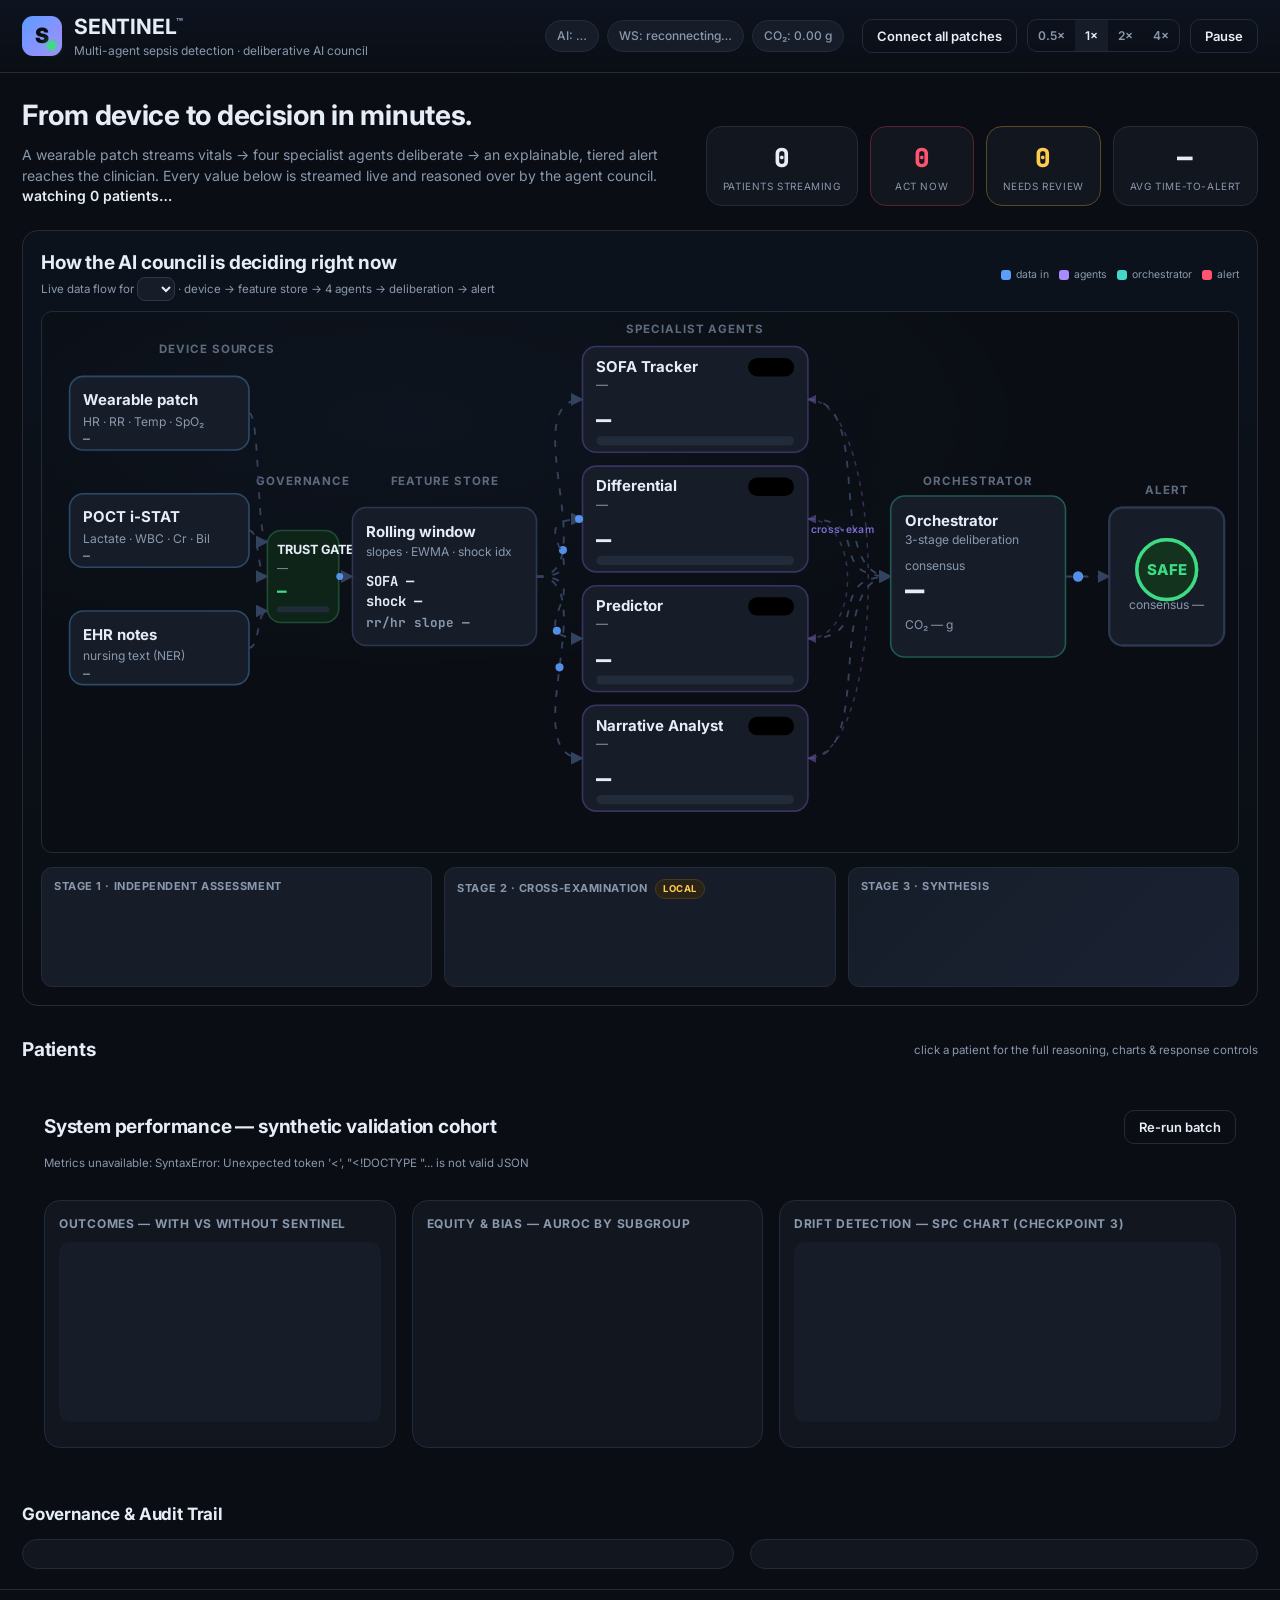
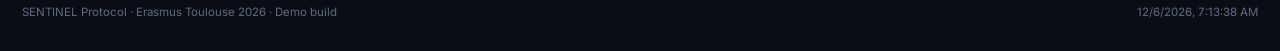
==== static/index.html @ ee1a73de "Add workflow HTML page detailing SENTINEL's multi-agent sepsis detection process" ====
<!DOCTYPE html>
<html lang="en">
<head>
<meta charset="UTF-8" />
<meta name="viewport" content="width=device-width, initial-scale=1.0" />
<title>SENTINEL — Multi-Agent Sepsis Detection</title>
<link rel="preconnect" href="https://fonts.googleapis.com" />
<link href="https://fonts.googleapis.com/css2?family=Inter:wght@400;500;600;700;800;900&family=JetBrains+Mono:wght@400;500;600&display=swap" rel="stylesheet" />
<script src="/static/chart.umd.min.js"></script>
<link rel="stylesheet" href="/static/styles.css" />
</head>
<body>
<header class="topbar">
  <div class="brand">
    <div class="logo">S<span class="logo-dot"></span></div>
    <div class="brand-text">
      <h1>SENTINEL<span class="tm">™</span></h1>
      <p>Multi-agent sepsis detection · deliberative AI council</p>
    </div>
  </div>
  <div class="status-cluster" id="statusCluster">
    <span class="chip" id="aiChip">AI: …</span>
    <span class="chip" id="wsChip">WS: …</span>
    <span class="chip" id="carbonChip">CO₂: 0.00 g</span>
  </div>
  <div class="controls">
    <button class="btn ghost" id="connectAll">Connect all patches</button>
    <div class="seg" id="speedSeg">
      <button data-speed="0.5">0.5×</button>
      <button data-speed="1" class="active">1×</button>
      <button data-speed="2">2×</button>
      <button data-speed="4">4×</button>
    </div>
    <button class="btn ghost" id="pauseBtn">Pause</button>
  </div>
</header>

<main>
  <!-- ── live plain-language summary ─────────────────────────────────────── -->
  <section class="hero">
    <div class="hero-left">
      <h2>From device to decision in minutes.</h2>
      <p class="lede">A wearable patch streams vitals → four specialist agents deliberate → an explainable, tiered alert reaches the clinician. Every value below is streamed live and reasoned over by the agent council. <span class="hl" id="heroSummary">watching 0 patients…</span></p>
    </div>
    <div class="hero-right">
      <div class="metric"><span class="metric-val" id="mPatients">0</span><span class="metric-lbl">patients streaming</span></div>
      <div class="metric metric-red"><span class="metric-val" id="mRed">0</span><span class="metric-lbl">act now</span></div>
      <div class="metric metric-yellow"><span class="metric-val" id="mYellow">0</span><span class="metric-lbl">needs review</span></div>
      <div class="metric"><span class="metric-val" id="mAvgTTA">—</span><span class="metric-lbl">avg time-to-alert</span></div>
    </div>
  </section>

  <!-- ── agent council live flow diagram (the centrepiece) ───────────────── -->
  <section class="council-section">
    <div class="section-head">
      <div>
        <h2>How the AI council is deciding right now</h2>
        <p class="muted hint">Live data flow for <select id="councilSelect" class="inline-select"></select> · device → feature store → 4 agents → deliberation → alert</p>
      </div>
      <span class="legend">
        <span class="lg lg-in">data in</span>
        <span class="lg lg-agent">agents</span>
        <span class="lg lg-orch">orchestrator</span>
        <span class="lg lg-alert">alert</span>
      </span>
    </div>
    <div class="council-wrap">
      <svg id="councilSvg" viewBox="0 0 1040 470" preserveAspectRatio="xMidYMid meet" role="img" aria-label="Agent council data flow"></svg>
    </div>
    <div class="council-feed">
      <div class="feed-col">
        <h4>Stage 1 · independent assessment</h4>
        <div id="stage1Feed" class="feed-list"></div>
      </div>
      <div class="feed-col">
        <h4>Stage 2 · cross-examination <span class="engine-pill" id="feedEngine">local</span></h4>
        <div id="stage2Feed" class="feed-list"></div>
      </div>
      <div class="feed-col feed-verdict">
        <h4>Stage 3 · synthesis</h4>
        <div id="stage3Feed" class="feed-list"></div>
      </div>
    </div>
  </section>

  <!-- ── glanceable patient grid ─────────────────────────────────────────── -->
  <section class="grid-section">
    <div class="section-head"><h2>Patients</h2><p class="muted hint">click a patient for the full reasoning, charts &amp; response controls</p></div>
    <section class="grid" id="patientGrid"><!-- patient cards injected here --></section>
  </section>

  <!-- ── system performance / validation ─────────────────────────────────── -->
  <section class="metrics-section">
    <div class="section-head">
      <h2>System performance — synthetic validation cohort</h2>
      <button class="btn ghost" id="refreshMetrics">Re-run batch</button>
    </div>
    <p class="muted hint" id="metricsHint">Computing batch metrics… (runs ~120 patients through the full pipeline)</p>
    <div class="kpi-grid" id="kpiGrid"></div>
    <div class="metrics-panels">
      <div class="panel"><h3>Outcomes — with vs without SENTINEL</h3><div class="chart-wrap small"><canvas id="outcomesChart"></canvas></div><p class="muted hint" id="outcomesNote"></p></div>
      <div class="panel"><h3>Equity &amp; bias — AUROC by subgroup</h3><div id="equityTable"></div><p class="muted hint" id="equityNote"></p></div>
      <div class="panel"><h3>Drift detection — SPC chart (checkpoint 3)</h3><div class="chart-wrap small"><canvas id="driftChart"></canvas></div><p class="muted hint" id="driftNote"></p></div>
    </div>
  </section>
</main>

<!-- detail drawer -->
<aside class="drawer" id="drawer" hidden>
  <div class="drawer-head">
    <div>
      <h2 id="dName">Patient</h2>
      <p id="dMeta" class="muted"></p>
    </div>
    <button class="btn ghost" id="dClose">✕</button>
  </div>
  <div class="drawer-body" id="drawerBody"></div>
</aside>
<div class="scrim" id="scrim" hidden></div>

<!-- governance panel -->
<section class="governance">
  <h3>Governance &amp; Audit Trail</h3>
  <div class="audit-grid">
    <div id="auditList" class="audit-list"></div>
    <div class="modelcard" id="modelCard"></div>
  </div>
</section>

<footer class="foot">
  <span>SENTINEL Protocol · Erasmus Toulouse 2026 · Demo build</span>
  <span id="footStamp"></span>
</footer>

<script src="/static/app.js"></script>
</body>
</html>
---- static/styles.css ----
:root{
  --bg:#0a0e14; --panel:#11161f; --panel2:#161d29; --panel3:#1c2433; --line:#222b3a; --line2:#2c3850;
  --ink:#e6edf6; --muted:#8a98ad; --muted2:#5e6b7e;
  --green:#3ddc84; --green-d:#13331f; --yellow:#ffcc4d; --yellow-d:#3a3014; --red:#ff5470; --red-d:#3a1620;
  --blue:#5b9dff; --violet:#a98bff; --teal:#43d8c8; --orange:#ff9d4d;
  --shadow:0 10px 34px rgba(0,0,0,.5);
  --radius:16px; --radius-sm:11px;
}
*{box-sizing:border-box}
html,body{margin:0;background:var(--bg);color:var(--ink);font-family:'Inter',system-ui,sans-serif}
body{font-size:14px;line-height:1.45;-webkit-font-smoothing:antialiased}
h1,h2,h3,h4{margin:0;font-weight:700;letter-spacing:-.01em}
.muted{color:var(--muted)}
.mono{font-family:'JetBrains Mono',monospace}
.hint{font-size:11.5px}
.hl{color:var(--ink);font-weight:600}
button{font-family:inherit;cursor:pointer}

/* ── topbar ─────────────────────────────────────────────────────────────── */
.topbar{display:flex;align-items:center;gap:18px;padding:12px 22px;border-bottom:1px solid var(--line);
  background:linear-gradient(180deg,#0d1320,#0a0e14);position:sticky;top:0;z-index:30;flex-wrap:wrap}
.brand{display:flex;align-items:center;gap:12px}
.logo{width:40px;height:40px;border-radius:11px;background:linear-gradient(135deg,#5b9dff,#a98bff);
  display:flex;align-items:center;justify-content:center;font-weight:900;color:#0a0e14;font-size:21px;position:relative}
.logo-dot{position:absolute;width:9px;height:9px;border-radius:50%;background:var(--green);right:6px;bottom:6px;box-shadow:0 0 10px var(--green)}
.brand-text h1{font-size:21px} .tm{font-size:11px;vertical-align:super;color:var(--muted)}
.brand-text p{margin:0;color:var(--muted);font-size:12px}
.status-cluster{display:flex;gap:8px;margin-left:auto}
.chip{background:var(--panel2);border:1px solid var(--line);padding:6px 11px;border-radius:20px;font-size:12px;font-weight:500;color:var(--muted);white-space:nowrap}
.chip.on{color:var(--green);border-color:#1f4d33}
.chip.warn{color:var(--yellow);border-color:#5a4a1f}
.controls{display:flex;align-items:center;gap:10px}
.btn{background:var(--panel2);border:1px solid var(--line);color:var(--ink);padding:8px 14px;border-radius:10px;font-weight:600;font-size:13px}
.btn:hover{border-color:var(--line2)}
.btn.primary{background:linear-gradient(135deg,#5b9dff,#a98bff);color:#06101f;border:none}
.btn.ghost{background:transparent}
.seg{display:flex;border:1px solid var(--line);border-radius:10px;overflow:hidden}
.seg button{background:transparent;border:none;color:var(--muted);padding:8px 10px;font-weight:600;font-size:12px}
.seg button.active{background:var(--panel2);color:var(--ink)}
.inline-select{background:var(--panel2);border:1px solid var(--line2);color:var(--ink);border-radius:8px;padding:3px 8px;font-size:12px;font-weight:600}

/* ── hero ───────────────────────────────────────────────────────────────── */
main{max-width:1360px;margin:0 auto;padding:22px}
.hero{display:flex;justify-content:space-between;gap:30px;align-items:flex-end;margin-bottom:24px;flex-wrap:wrap}
.hero-left h2{font-size:28px;max-width:580px}
.hero-left .lede{color:var(--muted);max-width:640px;margin:10px 0 0}
.hero-right{display:flex;gap:12px}
.metric{background:var(--panel);border:1px solid var(--line);border-radius:var(--radius);padding:12px 16px;min-width:104px;text-align:center}
.metric-val{display:block;font-size:26px;font-weight:800;font-family:'JetBrains Mono',monospace}
.metric-lbl{font-size:10px;color:var(--muted);text-transform:uppercase;letter-spacing:.06em;margin-top:2px;display:block}
.metric-red{border-color:#5a2230}.metric-red .metric-val{color:var(--red)}
.metric-yellow{border-color:#5a4a1f}.metric-yellow .metric-val{color:var(--yellow)}

/* ── section heads ──────────────────────────────────────────────────────── */
.grid-section,.council-section{margin-bottom:30px}
.section-head{display:flex;align-items:center;justify-content:space-between;margin-bottom:10px;gap:14px;flex-wrap:wrap}
.section-head h2{font-size:19px}
.section-head .hint{margin:0}
.legend{display:flex;gap:10px;flex-wrap:wrap}
.lg{font-size:10.5px;color:var(--muted);display:flex;align-items:center;gap:5px}
.lg::before{content:"";width:10px;height:10px;border-radius:3px}
.lg-in::before{background:var(--blue)}
.lg-agent::before{background:var(--violet)}
.lg-orch::before{background:var(--teal)}
.lg-alert::before{background:var(--red)}

/* ── agent council flow diagram ─────────────────────────────────────────── */
.council-section{background:linear-gradient(180deg,#0c121c,#0a0e14);border:1px solid var(--line);border-radius:var(--radius);padding:18px}
.council-wrap{background:radial-gradient(900px 360px at 30% 20%,#10172480,#0a0e14 70%);border:1px solid var(--line);border-radius:var(--radius-sm);overflow:hidden}
#councilSvg{width:100%;height:auto;display:block;min-height:300px}
.council-wrap.scrolling #councilSvg{min-width:1040px}

/* svg node styling */
.cnode .nbox{fill:var(--panel2);stroke:var(--line2);stroke-width:1.4;rx:12}
.cnode .ntitle{fill:var(--ink);font-size:13px;font-weight:700}
.cnode .nsub{fill:var(--muted);font-size:10.5px}
.cnode .nval{fill:var(--ink);font-family:'JetBrains Mono',monospace;font-weight:700}
.cnode.in .nbox{stroke:#2a4a6a}
.cnode.agent .nbox{stroke:#3a3360}
.cnode.orch .nbox{stroke:#1f5a52}
.cnode.gov .nbox{stroke:#1f4d33;fill:#0f2418}
.cnode.gov.active .nbox{filter:drop-shadow(0 0 6px rgba(255,204,77,.55));stroke:var(--yellow)}
.cnode.gov .nval{fill:var(--green);font-weight:800}
.cnode.gov .gauge-bg{fill:var(--line);stroke:none}
.cnode.gov .gauge-fg{stroke:none;transition:width .3s}
.gov-pkt{fill:var(--green);opacity:.9}
.cnode.alert .nbox{stroke-width:2}
.cnode.active .nbox{filter:drop-shadow(0 0 6px rgba(91,157,255,.55))}
.edge{fill:none;stroke:#33425e;stroke-width:1.6}
.edge.flow{stroke-dasharray:6 8;animation:flow 1.1s linear infinite}
@keyframes flow{to{stroke-dashoffset:-28}}
.edge.fast{animation-duration:.55s}
.edge.cross{stroke:#4a3f6a;stroke-width:1.3;stroke-dasharray:4 5;opacity:.7}
.packet{fill:var(--blue);opacity:.9}
.pkt-red{fill:var(--red)}
.pkt-yellow{fill:var(--yellow)}
.gauge-bg{fill:var(--line);stroke:none}
.gauge-fg{stroke:none}
.ring{fill:none;stroke-width:3;opacity:.25}
.ring.live{animation:ringpulse 2s ease-out infinite;opacity:.6}
@keyframes ringpulse{0%{stroke-opacity:.7;stroke-width:3}100%{stroke-opacity:0;stroke-width:14}}
.tier-circle{stroke-width:3}
.badge-g{fill:var(--green-d);stroke:var(--green)}.badge-y{fill:var(--yellow-d);stroke:var(--yellow)}.badge-r{fill:var(--red-d);stroke:var(--red)}
.tier-txt{font-size:13px;font-weight:800;font-family:'Inter';text-anchor:middle}
.col-cap{fill:#5e6b7e;font-size:10px;font-weight:700;letter-spacing:.08em}
.xlabel{fill:#7a6bd1;font-size:9px;font-weight:600;text-anchor:middle;letter-spacing:.03em}
.engine-badge{stroke-width:1}

/* deliberation transcript feed */
.council-feed{display:grid;grid-template-columns:1fr 1fr 1fr;gap:12px;margin-top:14px}
.feed-col{background:var(--panel2);border:1px solid var(--line);border-radius:var(--radius-sm);padding:11px 12px;min-height:120px}
.feed-col h4{font-size:11px;text-transform:uppercase;letter-spacing:.05em;color:var(--muted);margin-bottom:8px;display:flex;align-items:center;gap:8px}
.feed-verdict{background:linear-gradient(135deg,#161d29,#1a2233)}
.engine-pill{font-size:9.5px;font-weight:700;padding:2px 7px;border-radius:10px;background:#2a2418;color:var(--yellow);border:1px solid #4a3a1f}
.engine-pill.grok{background:#0b1f2a;color:var(--blue);border-color:#1c3a52}
.feed-list{display:flex;flex-direction:column;gap:8px}
.feed-item{font-size:11.5px;line-height:1.45;border-left:2px solid var(--line2);padding-left:8px}
.feed-item .who{font-weight:700;font-size:10.5px;text-transform:uppercase;letter-spacing:.03em}
.feed-item.sofa{border-color:var(--blue)}.feed-item.sofa .who{color:var(--blue)}
.feed-item.differential{border-color:var(--teal)}.feed-item.differential .who{color:var(--teal)}
.feed-item.predictor{border-color:var(--violet)}.feed-item.predictor .who{color:var(--violet)}
.feed-item.narrative{border-color:var(--orange)}.feed-item.narrative .who{color:var(--orange)}
.feed-item.orch{border-color:#7a6bd1}.feed-item.orch .who{color:#b9a8ff}
.feed-item .resp{color:var(--muted);margin-top:2px}
.feed-verdict .verdict-line{font-size:12px;line-height:1.5}

/* ── glanceable patient grid ────────────────────────────────────────────── */
.grid{display:grid;grid-template-columns:repeat(auto-fill,minmax(290px,1fr));gap:16px}
.card{background:var(--panel);border:1px solid var(--line);border-radius:var(--radius);padding:0;cursor:pointer;
  transition:transform .15s,box-shadow .15s,border-color .15s;position:relative;overflow:hidden;display:flex;flex-direction:column}
.card:hover{transform:translateY(-2px);box-shadow:var(--shadow)}
.card-rail{height:6px;width:100%}
.card.tier-RED .card-rail{background:var(--red)} .card.tier-YELLOW .card-rail{background:var(--yellow)} .card.tier-GREEN .card-rail{background:var(--green)}
.card.tier-RED{border-color:#5a2230} .card.tier-YELLOW{border-color:#5a4a1f}
.card-body{padding:14px 16px 16px}
.card-head{display:flex;justify-content:space-between;align-items:flex-start;gap:8px}
.card-name{font-weight:800;font-size:17px}
.card-meta{color:var(--muted);font-size:11.5px;margin-top:2px}
.directive-badge{display:inline-block;margin-top:6px;padding:3px 9px;border-radius:7px;font-size:10px;font-weight:800;letter-spacing:.06em;text-transform:uppercase;background:rgba(180,160,255,.16);color:#c9bdff;border:1px solid rgba(180,160,255,.4)}
/* ── data governance / input trust ─────────────────────────────────────── */
.trust-chip{display:inline-flex;align-items:center;gap:6px;margin-top:8px;padding:4px 10px;border-radius:8px;font-size:10.5px;font-weight:800;letter-spacing:.04em;background:var(--panel3);color:var(--muted);border:1px solid var(--line2)}
.trust-chip .tdot{width:8px;height:8px;border-radius:50%}
.trust-HIGH{color:var(--green);border-color:#1f4d33;background:var(--green-d)}
.trust-MEDIUM{color:var(--yellow);border-color:#5c4a16;background:var(--yellow-d)}
.trust-LOW{color:var(--red);border-color:#5c1f28;background:var(--red-d);animation:pulse 1s infinite}
.trust-NO_DATA{color:var(--muted2)}
.gov{background:var(--panel2);border:1px solid var(--line);border-radius:var(--radius-sm);padding:14px}
.gov-head{display:flex;justify-content:space-between;align-items:center;margin-bottom:12px}
.gov-grid{display:flex;flex-direction:column;gap:8px}
.gov-row{display:grid;grid-template-columns:1fr auto 110px;align-items:center;gap:10px;font-size:12px}
.gov-row .gl{color:var(--muted)}
.gov-row .gv{font-weight:700;font-family:'JetBrains Mono',monospace;font-size:11.5px;text-align:right}
.gtrack{height:6px;background:var(--panel3);border-radius:4px;overflow:hidden}
.gfill{display:block;height:100%;border-radius:4px;transition:width .4s ease}
.gov-flags{margin-top:12px;font-size:12px;color:var(--yellow);background:rgba(255,204,77,.07);border:1px solid rgba(255,204,77,.2);padding:8px 10px;border-radius:8px}
.gov-flags.ok{color:var(--green);background:rgba(61,220,132,.07);border-color:rgba(61,220,132,.2)}
.device{display:flex;align-items:center;gap:6px;font-size:10.5px;color:var(--muted);font-weight:600}
.dot{width:8px;height:8px;border-radius:50%;background:var(--muted2)}
.dot.live{background:var(--green);box-shadow:0 0 8px var(--green);animation:blink 1.4s infinite}
@keyframes blink{0%,100%{opacity:1}50%{opacity:.35}}
.status-pill{display:inline-flex;align-items:center;gap:8px;padding:7px 12px;border-radius:10px;font-weight:800;font-size:13px;margin:12px 0 10px;letter-spacing:.02em}
.status-pill .sdot{width:9px;height:9px;border-radius:50%}
.card.tier-GREEN .status-pill{background:var(--green-d);color:var(--green)}
.card.tier-GREEN .status-pill .sdot{background:var(--green);box-shadow:0 0 8px var(--green)}
.card.tier-YELLOW .status-pill{background:var(--yellow-d);color:var(--yellow)}
.card.tier-YELLOW .status-pill .sdot{background:var(--yellow);box-shadow:0 0 8px var(--yellow)}
.card.tier-RED .status-pill{background:var(--red-d);color:var(--red);animation:pulse 1s infinite}
.card.tier-RED .status-pill .sdot{background:var(--red)}
@keyframes pulse{0%,100%{box-shadow:0 0 0 0 rgba(255,84,112,.5)}50%{box-shadow:0 0 0 9px rgba(255,84,112,0)}}
.why{font-size:12px;color:var(--ink);opacity:.9;line-height:1.45;min-height:32px}
.why .why-src{color:var(--muted);font-size:10.5px;text-transform:uppercase;letter-spacing:.04em;display:block;margin-bottom:2px}
.risktrend{height:40px;margin:10px 0 4px}
.card-foot{display:flex;justify-content:space-between;align-items:center;font-size:11px;margin-top:auto}
.mini-vitals{display:flex;gap:10px;color:var(--muted);font-size:10.5px;flex-wrap:wrap}
.mini-vitals span b{color:var(--ink);font-family:'JetBrains Mono',monospace;font-weight:700}
.outcome{font-weight:600;color:var(--muted);font-size:10.5px}
.outcome.good{color:var(--green)} .outcome.bad{color:var(--red)}
.connect-btn{margin:10px 16px 16px}

/* ── drawer ─────────────────────────────────────────────────────────────── */
.scrim{position:fixed;inset:0;background:rgba(3,6,12,.6);backdrop-filter:blur(2px);z-index:40}
.drawer{position:fixed;top:0;right:0;height:100vh;width:min(680px,97vw);background:var(--panel);
  border-left:1px solid var(--line);z-index:50;overflow-y:auto;transform:translateX(100%);transition:transform .25s;box-shadow:var(--shadow)}
.drawer.open{transform:translateX(0)}
.drawer-head{position:sticky;top:0;background:var(--panel);padding:16px 20px;border-bottom:1px solid var(--line);display:flex;justify-content:space-between;align-items:center;z-index:2}
.drawer-body{padding:20px}
.section{margin-bottom:22px}
.section h3{font-size:12px;text-transform:uppercase;letter-spacing:.06em;color:var(--muted);margin-bottom:10px}
.chart-wrap{background:var(--panel2);border-radius:var(--radius-sm);padding:12px;height:230px;position:relative}
.chart-wrap.small{height:180px;padding:8px}
.labs{display:grid;grid-template-columns:repeat(3,1fr);gap:8px}
.lab{background:var(--panel2);border-radius:9px;padding:8px 10px}
.lab .k{font-size:10px;color:var(--muted)} .lab .v{font-size:15px;font-weight:700;font-family:'JetBrains Mono',monospace}
.lab.abn .v{color:var(--red)}
/* SOFA organ bars */
.sofa-bars{display:flex;flex-direction:column;gap:7px}
.sofa-bar{display:grid;grid-template-columns:96px 1fr 26px;align-items:center;gap:8px;font-size:11.5px}
.sofa-bar .sl{color:var(--muted)}
.sofa-bar .strack{height:9px;border-radius:5px;background:var(--line);overflow:hidden;position:relative}
.sofa-bar .sfill{height:100%;border-radius:5px;background:var(--green);transition:width .3s,background .3s}
.sofa-bar .sfill.l1{background:var(--yellow)} .sofa-bar .sfill.l2{background:var(--orange)} .sofa-bar .sfill.l3{background:var(--red)}
.sofa-bar .sv{font-family:'JetBrains Mono',monospace;font-weight:700;text-align:right}

/* live vitals tiles */
.vitals-grid{display:grid;grid-template-columns:repeat(5,1fr);gap:10px;margin-bottom:12px}
.vital-tile{background:var(--panel2);border:1px solid var(--line);border-radius:10px;padding:10px;text-align:center}
.vital-tile .vk{font-size:10px;color:var(--muted);text-transform:uppercase;letter-spacing:.05em}
.vital-tile .vv{font-size:20px;font-weight:800;font-family:'JetBrains Mono',monospace;margin-top:2px}
.vital-tile .vu{font-size:10px;color:var(--muted2);margin-top:1px}
.vital-tile.abn{border-color:var(--red)}.vital-tile.abn .vv{color:var(--red)}

/* agents */
.agent{background:var(--panel2);border:1px solid var(--line);border-radius:11px;padding:12px;margin-bottom:10px}
.agent-head{display:flex;justify-content:space-between;align-items:center;margin-bottom:6px}
.agent-name{font-weight:700;font-size:13px}
.engine-tag{font-size:10px;font-weight:700;padding:2px 7px;border-radius:10px}
.engine-tag.grok{background:#0b1f2a;color:var(--blue);border:1px solid #1c3a52}
.engine-tag.local{background:#2a2418;color:var(--yellow);border:1px solid #4a3a1f}
.agent-score{display:flex;align-items:center;gap:8px}
.gauge{width:60px;height:7px;border-radius:4px;background:var(--line);overflow:hidden}
.gauge-fill{height:100%;background:linear-gradient(90deg,var(--green),var(--yellow),var(--red))}
.agent-conf{font-size:10px;color:var(--muted)}
.agent-reason{font-size:12px;color:var(--ink);opacity:.92;margin-top:5px;line-height:1.5}
.orch{background:linear-gradient(135deg,#161d29,#1a2233);border:1px solid var(--line);border-radius:12px;padding:14px}
.consensus-big{font-size:36px;font-weight:800;font-family:'JetBrains Mono',monospace}
.action{background:#0b1f2a;border:1px solid #1c3a52;border-radius:10px;padding:12px;font-size:13px;line-height:1.5;margin-top:8px}
.uncertainty{font-size:12px;color:var(--yellow);margin-top:6px}
.cross{background:var(--panel2);border-radius:9px;padding:10px;margin-top:8px;font-size:12px}
.cross .who{color:var(--violet);font-weight:700}
.hitl{display:flex;gap:8px;margin-top:12px;flex-wrap:wrap}
.hitl .btn{flex:1}
select.reason{background:var(--panel2);border:1px solid var(--line);color:var(--ink);border-radius:8px;padding:7px;font-size:12px;width:100%;margin-top:8px}
.hitl-log{font-size:12px;color:var(--green);margin-top:8px}
/* agent alignment bars */
.align-header{display:flex;justify-content:space-between;align-items:center;gap:12px;margin-bottom:14px;padding:10px 12px;background:var(--panel2);border:1px solid var(--line);border-radius:10px}
.align-header-left{display:flex;align-items:center;gap:10px}
.align-header-right{display:flex;align-items:center;gap:10px;flex-wrap:wrap}
.align-legend{display:flex;align-items:center;gap:3px}
.legend-dot{width:7px;height:7px;border-radius:50%;display:inline-block}
.align-bars{display:flex;flex-direction:column;gap:11px}
.align-bar{display:grid;grid-template-columns:118px 1fr 56px;align-items:center;gap:10px;font-size:12px;padding:4px 0}
.align-bar .atrack{height:14px;border-radius:7px;background:linear-gradient(180deg,#1a2233,#141b29);box-shadow:inset 0 1px 3px rgba(0,0,0,.4);overflow:hidden;position:relative;border:1px solid #222b3a}
.align-bar .afill{height:100%;border-radius:7px;transition:width .4s cubic-bezier(.25,.46,.45,.94);position:relative;z-index:1}
.consensus-marker{position:absolute;top:-4px;bottom:-4px;width:3px;background:#fff;border-radius:2px;box-shadow:0 0 10px rgba(255,255,255,.9),0 0 24px rgba(255,255,255,.35);z-index:3;transition:left .4s cubic-bezier(.25,.46,.45,.94)}
.consensus-marker::before{content:"";position:absolute;left:-4px;top:0;bottom:0;width:11px;background:radial-gradient(ellipse at center,rgba(255,255,255,.3) 0%,transparent 70%);pointer-events:none}
.consensus-marker::after{content:"";position:absolute;left:-1px;top:-3px;width:5px;height:5px;border-radius:50%;background:#fff;box-shadow:0 0 6px rgba(255,255,255,.8)}
.align-score{display:flex;align-items:baseline;justify-content:flex-end;gap:4px}
.align-bar .av{font-family:'JetBrains Mono',monospace;font-weight:700;text-align:right;font-size:13px;letter-spacing:-.02em;min-width:22px}
.align-bar .aspread{font-family:'JetBrains Mono',monospace;font-size:10px;opacity:.75;min-width:24px;text-align:right}

/* counterfactual */
.cf{display:grid;grid-template-columns:1fr 1fr;gap:10px;margin-top:8px}
.cf-col{border-radius:10px;padding:11px;font-size:12px;line-height:1.5}
.cf-bad{background:#2a1418;border:1px solid #5a2230}
.cf-good{background:#0f2418;border:1px solid #1f4d33}
.cf-col h4{margin:0 0 6px;font-size:12px;text-transform:uppercase;letter-spacing:.05em}
.cf-bad h4{color:var(--red)} .cf-good h4{color:var(--green)}
.cf-row{display:grid;grid-template-columns:46px 1fr;gap:8px;padding:5px 0;border-bottom:1px solid rgba(255,255,255,.05);font-size:11.5px;line-height:1.4}
.cf-t{color:var(--muted);font-size:10.5px;padding-top:1px}
.cf-sum{margin-top:8px;font-size:11px;opacity:.85;line-height:1.45}

/* ── metrics ────────────────────────────────────────────────────────────── */
.metrics-section{max-width:1360px;margin:36px auto 0;padding:0 22px}
.kpi-grid{display:grid;grid-template-columns:repeat(auto-fill,minmax(180px,1fr));gap:12px;margin-bottom:16px}
.kpi{background:var(--panel);border:1px solid var(--line);border-radius:var(--radius);padding:14px 16px;position:relative}
.kpi .k-label{font-size:11px;color:var(--muted);text-transform:uppercase;letter-spacing:.05em}
.kpi .k-val{font-size:26px;font-weight:800;font-family:'JetBrains Mono',monospace;margin-top:2px}
.kpi .k-target{font-size:10.5px;color:var(--muted2);margin-top:2px}
.kpi .k-flag{position:absolute;top:12px;right:12px;font-size:10px;font-weight:700;padding:2px 7px;border-radius:10px}
.kpi .k-flag.pass{background:var(--green-d);color:var(--green)}
.kpi .k-flag.fail{background:var(--red-d);color:var(--red)}
.kpi .k-base{font-size:10px;color:var(--muted2);margin-top:6px;border-top:1px solid var(--line);padding-top:5px}
.metrics-panels{display:grid;grid-template-columns:1fr 1fr 1.3fr;gap:16px}
.panel{background:var(--panel);border:1px solid var(--line);border-radius:var(--radius);padding:14px}
.panel h3{font-size:12px;text-transform:uppercase;letter-spacing:.06em;color:var(--muted);margin-bottom:10px}
table.eq{width:100%;border-collapse:collapse;font-size:12px}
table.eq th,table.eq td{padding:5px 8px;border-bottom:1px solid var(--line);text-align:left}
table.eq th{color:var(--muted);font-weight:600;font-size:11px}
table.eq td.auc{font-family:'JetBrains Mono',monospace;font-weight:700}

/* ── governance ─────────────────────────────────────────────────────────── */
.governance{max-width:1360px;margin:32px auto 20px;padding:0 22px}
.governance h3{font-size:17px;margin-bottom:12px}
.audit-grid{display:grid;grid-template-columns:1.4fr 1fr;gap:16px}
.audit-list{background:var(--panel);border:1px solid var(--line);border-radius:var(--radius);padding:12px;max-height:300px;overflow-y:auto;font-family:'JetBrains Mono',monospace;font-size:11.5px}
.audit-row{padding:5px 0;border-bottom:1px solid var(--line);color:var(--muted)}
.audit-row .e{color:var(--ink);font-weight:600}
.audit-row.red .e{color:var(--red)} .audit-row.yellow .e{color:var(--yellow)} .audit-row.green .e{color:var(--green)}
.modelcard{background:var(--panel);border:1px solid var(--line);border-radius:var(--radius);padding:14px;font-size:12px}
.modelcard h4{font-size:13px;margin-bottom:8px}
.modelcard dl{display:grid;grid-template-columns:auto 1fr;gap:4px 12px;margin:0}
.modelcard dt{color:var(--muted)} .modelcard dd{margin:0}

.foot{max-width:1360px;margin:0 auto;padding:14px 22px 30px;display:flex;justify-content:space-between;color:var(--muted2);font-size:11.5px;border-top:1px solid var(--line)}

@media(max-width:900px){
  .council-feed{grid-template-columns:1fr}
  .metrics-panels{grid-template-columns:1fr}
}
@media(max-width:760px){
  .hero-right{flex-wrap:wrap} .audit-grid{grid-template-columns:1fr}
  .status-cluster{order:3;width:100%}
}
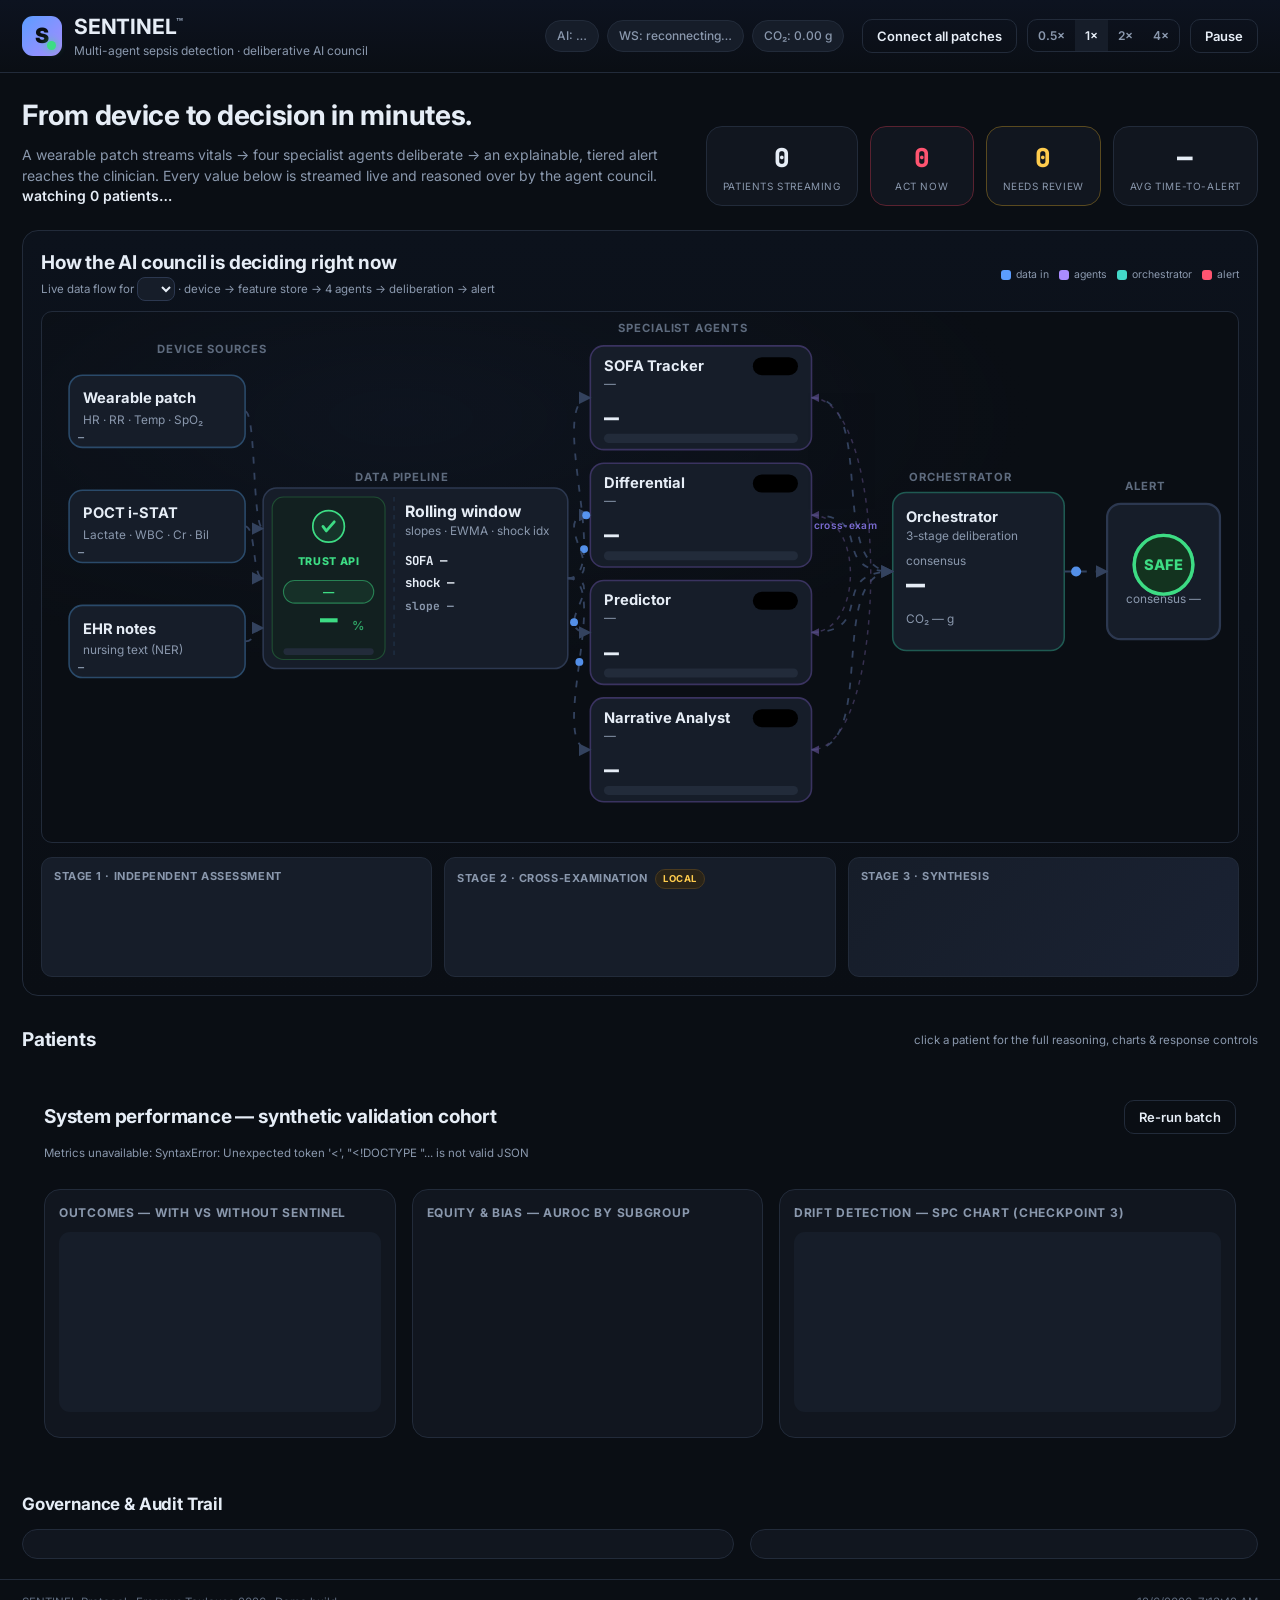
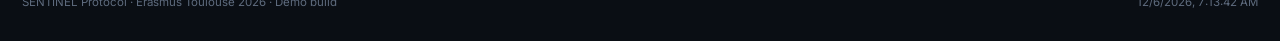
==== commit 7d7b07d3: "Update SVG layout and styles for pipeline integration in council visualization" ====
--- a/static/index.html
+++ b/static/index.html
@@ -65,7 +65,7 @@
       </span>
     </div>
     <div class="council-wrap">
-      <svg id="councilSvg" viewBox="0 0 1040 470" preserveAspectRatio="xMidYMid meet" role="img" aria-label="Agent council data flow"></svg>
+      <svg id="councilSvg" viewBox="0 0 1060 470" preserveAspectRatio="xMidYMid meet" role="img" aria-label="Agent council data flow"></svg>
     </div>
     <div class="council-feed">
       <div class="feed-col">
--- a/static/styles.css
+++ b/static/styles.css
@@ -78,12 +78,7 @@
 .cnode.in .nbox{stroke:#2a4a6a}
 .cnode.agent .nbox{stroke:#3a3360}
 .cnode.orch .nbox{stroke:#1f5a52}
-.cnode.gov .nbox{stroke:#1f4d33;fill:#0f2418}
-.cnode.gov.active .nbox{filter:drop-shadow(0 0 6px rgba(255,204,77,.55));stroke:var(--yellow)}
-.cnode.gov .nval{fill:var(--green);font-weight:800}
-.cnode.gov .gauge-bg{fill:var(--line);stroke:none}
-.cnode.gov .gauge-fg{stroke:none;transition:width .3s}
-.gov-pkt{fill:var(--green);opacity:.9}
+.cnode.pipeline.active .nbox{filter:drop-shadow(0 0 8px rgba(255,204,77,.6));stroke:var(--yellow)}
 .cnode.alert .nbox{stroke-width:2}
 .cnode.active .nbox{filter:drop-shadow(0 0 6px rgba(91,157,255,.55))}
 .edge{fill:none;stroke:#33425e;stroke-width:1.6}
